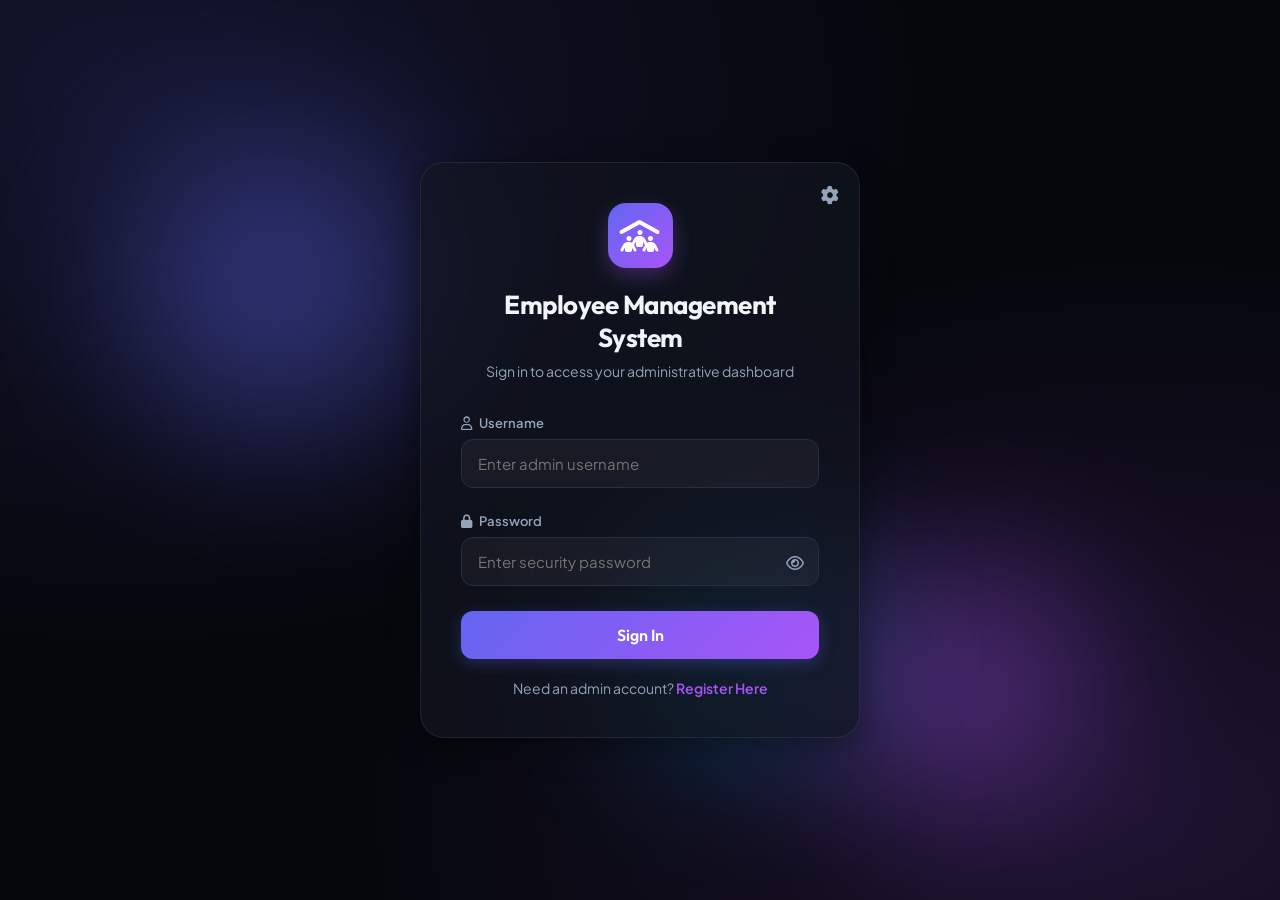
==== frontend/login.html @ 8c3d245b "Initial commit of Employee Management System" ====
<!DOCTYPE html>
<html lang="en">
<head>
    <meta charset="UTF-8">
    <meta name="viewport" content="width=device-width, initial-scale=1.0">
    <title>EMS Admin Portal - Login</title>
    <!-- Fonts -->
    <link href="https://fonts.googleapis.com/css2?family=Plus+Jakarta+Sans:wght@300;400;500;600;700;800&family=Outfit:wght@400;500;600;700;900&display=swap" rel="stylesheet">
    <!-- Font Awesome Icons -->
    <link rel="stylesheet" href="https://cdnjs.cloudflare.com/ajax/libs/font-awesome/6.4.0/css/all.min.css">
    <!-- CSS -->
    <link rel="stylesheet" href="css/style.css">
</head>
<body class="login-body">
    <!-- Background Animated Elements -->
    <div class="background-decorations">
        <div class="floating-shape shape-1"></div>
        <div class="floating-shape shape-2"></div>
        <div class="floating-shape shape-3"></div>
    </div>

    <!-- Login Container -->
    <div class="login-wrapper">
        <!-- Glassmorphism Card -->
        <div class="login-card" style="position: relative;">
            <!-- API Settings Configuration -->
            <div class="api-settings-toggle" onclick="toggleApiSettings()" title="Configure Deployed Backend URL">
                <i class="fa-solid fa-gear"></i>
            </div>
            
            <div class="api-settings-panel" id="api-settings-panel">
                <label for="api-base-url-input"><i class="fa-solid fa-server"></i> API Backend URL</label>
                <div style="display: flex; gap: 8px; margin-top: 8px;">
                    <input type="url" id="api-base-url-input" placeholder="https://ems-backend.onrender.com" style="margin-bottom:0; font-size:12px; padding: 8px 12px; height: 36px;">
                    <button type="button" class="btn btn-primary" onclick="saveApiUrl()" style="padding: 8px 14px; border-radius: 8px; font-size:12px; height: 36px; display: flex; align-items: center; justify-content: center;"><i class="fa-solid fa-check"></i></button>
                </div>
                <span class="api-settings-note" style="display:block; font-size:10px; color:var(--text-secondary); margin-top:5px; line-height: 1.3;">Enter your Spring Boot Render URL to route HTTP calls.</span>
            </div>

            <div class="login-header">
                <div class="brand-logo">
                    <i class="fa-solid fa-people-roof"></i>
                </div>
                <h2>Employee Management System</h2>
                <p id="auth-subtitle">Sign in to access your administrative dashboard</p>
            </div>

            <!-- Toast Notification Container -->
            <div id="toast-container" class="toast-container"></div>

            <!-- Login Form -->
            <form id="login-form" class="auth-form active">
                <div class="input-group">
                    <label for="login-username"><i class="fa-regular fa-user"></i> Username</label>
                    <input type="text" id="login-username" placeholder="Enter admin username" required autocomplete="username">
                    <div class="input-underline"></div>
                </div>

                <div class="input-group">
                    <label for="login-password"><i class="fa-solid fa-lock"></i> Password</label>
                    <div class="password-field-wrapper">
                        <input type="password" id="login-password" placeholder="Enter security password" required autocomplete="current-password">
                        <button type="button" class="toggle-password-btn" onclick="togglePasswordVisibility('login-password')">
                            <i class="fa-regular fa-eye"></i>
                        </button>
                    </div>
                    <div class="input-underline"></div>
                </div>

                <button type="submit" class="auth-submit-btn" id="login-submit-btn">
                    <span class="btn-text">Sign In</span>
                    <span class="btn-loader"><i class="fa-solid fa-circle-notch fa-spin"></i></span>
                </button>

                <p class="auth-switch-text">
                    Need an admin account? 
                    <a href="#" id="switch-to-register">Register Here</a>
                </p>
            </form>

            <!-- Register Form -->
            <form id="register-form" class="auth-form">
                <div class="input-group">
                    <label for="reg-username"><i class="fa-regular fa-user"></i> Username</label>
                    <input type="text" id="reg-username" placeholder="Create username (min 3 chars)" required autocomplete="username">
                    <div class="input-underline"></div>
                </div>

                <div class="input-group">
                    <label for="reg-email"><i class="fa-regular fa-envelope"></i> Email Address</label>
                    <input type="email" id="reg-email" placeholder="Enter admin email address" required autocomplete="email">
                    <div class="input-underline"></div>
                </div>

                <div class="input-group">
                    <label for="reg-password"><i class="fa-solid fa-lock"></i> Password</label>
                    <div class="password-field-wrapper">
                        <input type="password" id="reg-password" placeholder="Create password (min 6 chars)" required autocomplete="new-password">
                        <button type="button" class="toggle-password-btn" onclick="togglePasswordVisibility('reg-password')">
                            <i class="fa-regular fa-eye"></i>
                        </button>
                    </div>
                    <div class="input-underline"></div>
                </div>

                <button type="submit" class="auth-submit-btn" id="register-submit-btn">
                    <span class="btn-text">Create Account</span>
                    <span class="btn-loader"><i class="fa-solid fa-circle-notch fa-spin"></i></span>
                </button>

                <p class="auth-switch-text">
                    Already have an account? 
                    <a href="#" id="switch-to-login">Sign In Here</a>
                </p>
            </form>
        </div>
    </div>

    <!-- Script for auth redirection & API communication -->
    <script src="js/app.js"></script>
    <script>
        // Inline code specific to Login page setup (to verify token and swap forms)
        document.addEventListener('DOMContentLoaded', () => {
            // Check if user is already logged in, redirect if so
            const token = localStorage.getItem('ems_session_token');
            if (token) {
                window.location.href = 'index.html';
                return;
            }

            // Load saved API URL on startup
            const savedApiUrl = localStorage.getItem('ems_api_base_url');
            if (savedApiUrl) {
                document.getElementById('api-base-url-input').value = savedApiUrl;
            }

            const loginForm = document.getElementById('login-form');
            const registerForm = document.getElementById('register-form');
            const switchToRegister = document.getElementById('switch-to-register');
            const switchToLogin = document.getElementById('switch-to-login');
            const subtitle = document.getElementById('auth-subtitle');

            switchToRegister.addEventListener('click', (e) => {
                e.preventDefault();
                loginForm.classList.remove('active');
                setTimeout(() => {
                    registerForm.classList.add('active');
                    subtitle.textContent = "Register a new administrative account";
                }, 200);
            });

            switchToLogin.addEventListener('click', (e) => {
                e.preventDefault();
                registerForm.classList.remove('active');
                setTimeout(() => {
                    loginForm.classList.add('active');
                    subtitle.textContent = "Sign in to access your administrative dashboard";
                }, 200);
            });
        });

        function toggleApiSettings() {
            const panel = document.getElementById('api-settings-panel');
            panel.classList.toggle('active');
        }

        function saveApiUrl() {
            const input = document.getElementById('api-base-url-input');
            let val = input.value.trim();
            if (val) {
                if (val.endsWith('/')) {
                    val = val.substring(0, val.length - 1);
                }
                localStorage.setItem('ems_api_base_url', val);
                alert(`Backend API URL updated to: ${val}`);
            } else {
                localStorage.removeItem('ems_api_base_url');
                alert('Reset backend URL to default (local deployment).');
            }
            document.getElementById('api-settings-panel').classList.remove('active');
        }

        function togglePasswordVisibility(id) {
            const input = document.getElementById(id);
            const btnIcon = input.nextElementSibling.querySelector('i');
            if (input.type === 'password') {
                input.type = 'text';
                btnIcon.classList.remove('fa-eye');
                btnIcon.classList.add('fa-eye-slash');
            } else {
                input.type = 'password';
                btnIcon.classList.remove('fa-eye-slash');
                btnIcon.classList.add('fa-eye');
            }
        }
    </script>
</body>
</html>
---- frontend/css/style.css ----
/* ==========================================================================
   DESIGN SYSTEM & CUSTOM VARIABLES
   ========================================================================== */
:root {
    --bg-primary: #0a0d14;
    --bg-secondary: #121620;
    --bg-card: #181d2a;
    --bg-card-hover: #1e2536;
    --border-color: #262f45;
    
    --text-primary: #f1f5f9;
    --text-secondary: #94a3b8;
    --text-muted: #64748b;
    
    --primary-gradient: linear-gradient(135deg, #6366f1 0%, #a855f7 100%);
    --accent-color: #a855f7;
    --accent-hover: #8b5cf6;
    
    --success: #10b981;
    --success-bg: rgba(16, 185, 129, 0.15);
    --warning: #f59e0b;
    --warning-bg: rgba(245, 158, 11, 0.15);
    --danger: #ef4444;
    --danger-bg: rgba(239, 68, 68, 0.15);
    --info: #3b82f6;
    --info-bg: rgba(59, 130, 246, 0.15);

    --glass-bg: rgba(18, 22, 32, 0.7);
    --glass-border: rgba(255, 255, 255, 0.08);
    --glass-shadow: 0 8px 32px 0 rgba(0, 0, 0, 0.4);
    
    --font-primary: 'Plus Jakarta Sans', sans-serif;
    --font-display: 'Outfit', sans-serif;
    
    --transition-fast: 0.2s ease;
    --transition-normal: 0.3s ease;
    --transition-slow: 0.5s ease;
    
    --sidebar-width: 260px;
    --header-height: 70px;
}

/* ==========================================================================
   GLOBAL RESET & FONTS
   ========================================================================== */
* {
    margin: 0;
    padding: 0;
    box-sizing: border-box;
}

body {
    font-family: var(--font-primary);
    background-color: var(--bg-primary);
    color: var(--text-primary);
    overflow-x: hidden;
    min-height: 100vh;
}

input, button, select, textarea {
    font-family: inherit;
    color: inherit;
}

a {
    color: inherit;
    text-decoration: none;
}

/* Scrollbar styling */
::-webkit-scrollbar {
    width: 8px;
    height: 8px;
}
::-webkit-scrollbar-track {
    background: var(--bg-primary);
}
::-webkit-scrollbar-thumb {
    background: var(--border-color);
    border-radius: 4px;
}
::-webkit-scrollbar-thumb:hover {
    background: var(--text-muted);
}

/* ==========================================================================
   LOGIN / REGISTER PAGE STYLING
   ========================================================================== */
.login-body {
    display: flex;
    justify-content: center;
    align-items: center;
    width: 100vw;
    height: 100vh;
    background-color: #05070c;
    background-image: 
        radial-gradient(at 10% 10%, rgba(99, 102, 241, 0.15) 0px, transparent 50%),
        radial-gradient(at 90% 90%, rgba(168, 85, 247, 0.15) 0px, transparent 50%);
    position: relative;
    overflow: hidden;
}

/* Floating Shapes Animation */
.background-decorations {
    position: absolute;
    width: 100%;
    height: 100%;
    top: 0;
    left: 0;
    pointer-events: none;
    z-index: 1;
}

.floating-shape {
    position: absolute;
    border-radius: 50%;
    filter: blur(80px);
    opacity: 0.4;
    animation: floatAround 20s infinite alternate ease-in-out;
}

.shape-1 {
    width: 300px;
    height: 300px;
    background: #6366f1;
    top: 15%;
    left: 10%;
}

.shape-2 {
    width: 250px;
    height: 250px;
    background: #a855f7;
    bottom: 10%;
    right: 15%;
    animation-delay: -5s;
}

.shape-3 {
    width: 200px;
    height: 200px;
    background: #0ea5e9;
    top: 60%;
    left: 50%;
    animation-delay: -10s;
}

@keyframes floatAround {
    0% {
        transform: translate(0, 0) scale(1) rotate(0deg);
    }
    100% {
        transform: translate(80px, 50px) scale(1.2) rotate(360deg);
    }
}

.login-wrapper {
    width: 100%;
    max-width: 480px;
    padding: 20px;
    position: relative;
    z-index: 2;
}

.login-card {
    background: var(--glass-bg);
    backdrop-filter: blur(20px);
    -webkit-backdrop-filter: blur(20px);
    border: 1px solid var(--glass-border);
    box-shadow: var(--glass-shadow);
    border-radius: 24px;
    padding: 40px;
    transform: translateY(20px);
    animation: slideUp 0.6s cubic-bezier(0.16, 1, 0.3, 1) forwards;
}

@keyframes slideUp {
    to {
        transform: translateY(0);
    }
}

.login-header {
    text-align: center;
    margin-bottom: 35px;
}

.brand-logo {
    display: inline-flex;
    align-items: center;
    justify-content: center;
    width: 65px;
    height: 65px;
    border-radius: 18px;
    background: var(--primary-gradient);
    font-size: 32px;
    color: white;
    margin-bottom: 20px;
    box-shadow: 0 8px 20px rgba(168, 85, 247, 0.3);
}

.login-header h2 {
    font-family: var(--font-display);
    font-weight: 700;
    font-size: 26px;
    margin-bottom: 8px;
    letter-spacing: -0.5px;
}

.login-header p {
    color: var(--text-secondary);
    font-size: 14px;
}

/* Forms visibility */
.auth-form {
    display: none;
    opacity: 0;
    transform: scale(0.95);
    transition: opacity var(--transition-normal), transform var(--transition-normal);
}

.auth-form.active {
    display: block;
    opacity: 1;
    transform: scale(1);
}

/* Input Fields */
.input-group {
    margin-bottom: 25px;
    position: relative;
}

.input-group label {
    display: block;
    font-size: 13px;
    font-weight: 600;
    color: var(--text-secondary);
    margin-bottom: 8px;
    transition: var(--transition-fast);
}

.input-group label i {
    margin-right: 5px;
}

.input-group input, .input-group select {
    width: 100%;
    padding: 14px 16px;
    background: rgba(255, 255, 255, 0.04);
    border: 1px solid var(--border-color);
    border-radius: 12px;
    font-size: 15px;
    transition: var(--transition-fast);
    outline: none;
}

.input-group input:focus, .input-group select:focus {
    border-color: var(--accent-color);
    background: rgba(255, 255, 255, 0.08);
}

.password-field-wrapper {
    position: relative;
}

.password-field-wrapper input {
    padding-right: 50px;
}

.toggle-password-btn {
    position: absolute;
    right: 15px;
    top: 50%;
    transform: translateY(-50%);
    background: none;
    border: none;
    color: var(--text-secondary);
    cursor: pointer;
    font-size: 16px;
}

.toggle-password-btn:hover {
    color: var(--text-primary);
}

/* Button animations */
.auth-submit-btn {
    width: 100%;
    padding: 14px;
    border: none;
    border-radius: 12px;
    background: var(--primary-gradient);
    font-family: var(--font-display);
    font-weight: 600;
    font-size: 16px;
    color: white;
    cursor: pointer;
    transition: var(--transition-fast);
    box-shadow: 0 4px 15px rgba(99, 102, 241, 0.3);
    position: relative;
    overflow: hidden;
}

.auth-submit-btn:hover {
    transform: translateY(-2px);
    box-shadow: 0 6px 20px rgba(99, 102, 241, 0.4);
}

.auth-submit-btn:active {
    transform: translateY(0);
}

/* Button loader state */
.auth-submit-btn .btn-loader {
    display: none;
}

.auth-submit-btn.loading .btn-text {
    opacity: 0;
}

.auth-submit-btn.loading .btn-loader {
    display: block;
    position: absolute;
    top: 50%;
    left: 50%;
    transform: translate(-50%, -50%);
}

.auth-switch-text {
    text-align: center;
    font-size: 14px;
    color: var(--text-secondary);
    margin-top: 20px;
}

.auth-switch-text a {
    color: var(--accent-color);
    font-weight: 600;
    transition: var(--transition-fast);
}

.auth-switch-text a:hover {
    text-decoration: underline;
    color: var(--accent-hover);
}

/* ==========================================================================
   TOAST NOTIFICATIONS
   ========================================================================== */
.toast-container {
    position: fixed;
    top: 20px;
    right: 20px;
    z-index: 9999;
    display: flex;
    flex-direction: column;
    gap: 12px;
    max-width: 380px;
    width: calc(100vw - 40px);
}

.toast {
    background: rgba(18, 22, 32, 0.9);
    backdrop-filter: blur(12px);
    -webkit-backdrop-filter: blur(12px);
    border-radius: 12px;
    padding: 16px;
    display: flex;
    align-items: center;
    gap: 12px;
    box-shadow: 0 10px 25px rgba(0,0,0,0.5);
    border-left: 4px solid #fff;
    transform: translateX(120%);
    animation: toastIn 0.3s cubic-bezier(0.175, 0.885, 0.32, 1.275) forwards;
    transition: transform var(--transition-normal), opacity var(--transition-normal);
}

.toast.toast-success {
    border-left-color: var(--success);
}
.toast.toast-success i {
    color: var(--success);
}

.toast.toast-danger {
    border-left-color: var(--danger);
}
.toast.toast-danger i {
    color: var(--danger);
}

.toast-message {
    font-size: 14px;
    font-weight: 500;
    color: var(--text-primary);
    flex-grow: 1;
}

.toast-close {
    background: none;
    border: none;
    color: var(--text-muted);
    cursor: pointer;
    font-size: 14px;
}

.toast-close:hover {
    color: var(--text-primary);
}

@keyframes toastIn {
    to {
        transform: translateX(0);
    }
}

.toast-out {
    transform: translateX(120%);
    opacity: 0;
}

/* ==========================================================================
   APP SHELL LAYOUT (MAIN APP)
   ========================================================================== */
.app-wrapper {
    display: flex;
    min-height: 100vh;
    width: 100vw;
    overflow: hidden;
}

/* Sidebar Navigation */
.app-sidebar {
    width: var(--sidebar-width);
    background-color: var(--bg-secondary);
    border-right: 1px solid var(--border-color);
    display: flex;
    flex-direction: column;
    height: 100vh;
    position: fixed;
    left: 0;
    top: 0;
    z-index: 100;
    transition: transform var(--transition-normal) cubic-bezier(0.16, 1, 0.3, 1);
}

.sidebar-brand {
    height: var(--header-height);
    display: flex;
    align-items: center;
    gap: 12px;
    padding: 0 24px;
    border-bottom: 1px solid var(--border-color);
}

.sidebar-brand i {
    font-size: 24px;
    background: var(--primary-gradient);
    -webkit-background-clip: text;
    -webkit-text-fill-color: transparent;
}

.sidebar-brand span {
    font-family: var(--font-display);
    font-weight: 700;
    font-size: 18px;
    letter-spacing: -0.5px;
}

.sidebar-menu {
    list-style: none;
    padding: 24px 16px;
    display: flex;
    flex-direction: column;
    gap: 8px;
    flex-grow: 1;
    overflow-y: auto;
}

.sidebar-menu li a {
    display: flex;
    align-items: center;
    gap: 16px;
    padding: 12px 16px;
    border-radius: 12px;
    font-weight: 500;
    color: var(--text-secondary);
    transition: var(--transition-fast);
    cursor: pointer;
}

.sidebar-menu li a i {
    font-size: 18px;
    width: 24px;
    text-align: center;
    transition: var(--transition-fast);
}

.sidebar-menu li a:hover {
    background: rgba(255, 255, 255, 0.03);
    color: var(--text-primary);
}

.sidebar-menu li.active a {
    background: var(--primary-gradient);
    color: white;
    box-shadow: 0 4px 15px rgba(168, 85, 247, 0.25);
}

.sidebar-menu li.active a i {
    color: white;
}

.sidebar-footer {
    padding: 16px;
    border-top: 1px solid var(--border-color);
}

.logout-btn {
    width: 100%;
    padding: 12px;
    border: 1px solid var(--border-color);
    border-radius: 12px;
    background: rgba(239, 68, 68, 0.05);
    color: var(--danger);
    font-weight: 600;
    display: flex;
    align-items: center;
    justify-content: center;
    gap: 10px;
    cursor: pointer;
    transition: var(--transition-fast);
}

.logout-btn:hover {
    background: var(--danger);
    color: white;
    border-color: var(--danger);
}

/* App Main Container */
.app-container {
    margin-left: var(--sidebar-width);
    flex-grow: 1;
    display: flex;
    flex-direction: column;
    min-height: 100vh;
    width: calc(100vw - var(--sidebar-width));
    transition: margin-left var(--transition-normal) cubic-bezier(0.16, 1, 0.3, 1), width var(--transition-normal) cubic-bezier(0.16, 1, 0.3, 1);
}

/* App Header */
.app-header {
    height: var(--header-height);
    background-color: rgba(10, 13, 20, 0.8);
    backdrop-filter: blur(12px);
    -webkit-backdrop-filter: blur(12px);
    border-bottom: 1px solid var(--border-color);
    display: flex;
    align-items: center;
    justify-content: space-between;
    padding: 0 32px;
    position: sticky;
    top: 0;
    z-index: 90;
}

.header-left {
    display: flex;
    align-items: center;
    gap: 16px;
}

.menu-toggle {
    background: none;
    border: none;
    font-size: 20px;
    color: var(--text-secondary);
    cursor: pointer;
    display: none; /* Shows on tablet/mobile */
}

.menu-toggle:hover {
    color: var(--text-primary);
}

.header-title h1 {
    font-family: var(--font-display);
    font-weight: 600;
    font-size: 20px;
}

.header-right {
    display: flex;
    align-items: center;
    gap: 20px;
}

.user-profile-badge {
    display: flex;
    align-items: center;
    gap: 12px;
    background: var(--bg-card);
    padding: 6px 14px;
    border-radius: 20px;
    border: 1px solid var(--border-color);
}

.user-avatar {
    width: 28px;
    height: 28px;
    border-radius: 50%;
    background: var(--primary-gradient);
    display: flex;
    align-items: center;
    justify-content: center;
    color: white;
    font-weight: 700;
    font-size: 13px;
}

.user-name {
    font-size: 14px;
    font-weight: 600;
    color: var(--text-primary);
}

/* App Main Content */
.app-content {
    padding: 32px;
    flex-grow: 1;
    position: relative;
    overflow-y: auto;
}

/* Views Management */
.content-view {
    display: none;
    opacity: 0;
    transform: translateY(15px);
    transition: opacity var(--transition-normal), transform var(--transition-normal);
}

.content-view.active {
    display: block;
    opacity: 1;
    transform: translateY(0);
}

/* ==========================================================================
   DASHBOARD / ANALYTICS MODULE
   ========================================================================== */
.dashboard-grid {
    display: grid;
    grid-template-columns: repeat(auto-fit, minmax(280px, 1fr));
    gap: 24px;
    margin-bottom: 32px;
}

.stat-card {
    background-color: var(--bg-card);
    border: 1px solid var(--border-color);
    border-radius: 18px;
    padding: 24px;
    display: flex;
    align-items: center;
    justify-content: space-between;
    transition: var(--transition-normal);
    position: relative;
    overflow: hidden;
}

.stat-card::after {
    content: '';
    position: absolute;
    top: 0;
    left: 0;
    width: 4px;
    height: 100%;
    background: var(--primary-gradient);
    opacity: 0;
    transition: var(--transition-fast);
}

.stat-card:hover {
    transform: translateY(-5px);
    background-color: var(--bg-card-hover);
    box-shadow: 0 10px 25px rgba(0,0,0,0.2);
    border-color: rgba(168, 85, 247, 0.2);
}

.stat-card:hover::after {
    opacity: 1;
}

.stat-info h3 {
    font-size: 13px;
    font-weight: 600;
    text-transform: uppercase;
    color: var(--text-secondary);
    letter-spacing: 0.5px;
    margin-bottom: 12px;
}

.stat-value {
    font-family: var(--font-display);
    font-size: 36px;
    font-weight: 700;
    color: var(--text-primary);
}

.stat-icon {
    width: 60px;
    height: 60px;
    border-radius: 16px;
    display: flex;
    align-items: center;
    justify-content: center;
    font-size: 24px;
    color: white;
}

.stat-card.employees .stat-icon {
    background: linear-gradient(135deg, #3b82f6 0%, #0ea5e9 100%);
    box-shadow: 0 5px 15px rgba(59, 130, 246, 0.25);
}

.stat-card.departments .stat-icon {
    background: linear-gradient(135deg, #10b981 0%, #059669 100%);
    box-shadow: 0 5px 15px rgba(16, 185, 129, 0.25);
}

.stat-card.salary-stats .stat-icon {
    background: linear-gradient(135deg, #ec4899 0%, #8b5cf6 100%);
    box-shadow: 0 5px 15px rgba(236, 72, 153, 0.25);
}

/* Dashboard Analytics Rows */
.analytics-row {
    display: grid;
    grid-template-columns: 2fr 1fr;
    gap: 24px;
}

.dashboard-panel {
    background-color: var(--bg-card);
    border: 1px solid var(--border-color);
    border-radius: 20px;
    padding: 24px;
}

.panel-header {
    display: flex;
    align-items: center;
    justify-content: space-between;
    margin-bottom: 20px;
}

.panel-header h2 {
    font-family: var(--font-display);
    font-size: 18px;
    font-weight: 600;
}

.panel-header a {
    font-size: 13px;
    font-weight: 600;
    color: var(--accent-color);
}

.panel-header a:hover {
    text-decoration: underline;
}

/* Quick Lists */
.quick-list {
    list-style: none;
    display: flex;
    flex-direction: column;
    gap: 16px;
}

.quick-list-item {
    display: flex;
    align-items: center;
    justify-content: space-between;
    padding-bottom: 16px;
    border-bottom: 1px solid rgba(255, 255, 255, 0.04);
}

.quick-list-item:last-child {
    border-bottom: none;
    padding-bottom: 0;
}

.quick-item-left {
    display: flex;
    align-items: center;
    gap: 14px;
}

.quick-avatar {
    width: 38px;
    height: 38px;
    border-radius: 50%;
    background-color: rgba(99, 102, 241, 0.1);
    color: #6366f1;
    display: flex;
    align-items: center;
    justify-content: center;
    font-size: 14px;
    font-weight: 600;
}

.quick-info h4 {
    font-size: 14px;
    font-weight: 600;
    margin-bottom: 4px;
}

.quick-info p {
    font-size: 12px;
    color: var(--text-secondary);
}

.quick-badge {
    padding: 4px 10px;
    border-radius: 12px;
    font-size: 11px;
    font-weight: 600;
    background-color: var(--border-color);
}

/* ==========================================================================
   MODULE COMMON UI (SEARCH, FILTERS, BUTTONS)
   ========================================================================== */
.module-header {
    display: flex;
    align-items: center;
    justify-content: space-between;
    margin-bottom: 24px;
    flex-wrap: wrap;
    gap: 16px;
}

.module-actions {
    display: flex;
    align-items: center;
    gap: 16px;
    flex-grow: 1;
    max-width: 600px;
}

.search-box {
    position: relative;
    flex-grow: 1;
}

.search-box i {
    position: absolute;
    left: 16px;
    top: 50%;
    transform: translateY(-50%);
    color: var(--text-muted);
    transition: var(--transition-fast);
}

.search-box input {
    width: 100%;
    padding: 12px 16px 12px 48px;
    background-color: var(--bg-card);
    border: 1px solid var(--border-color);
    border-radius: 12px;
    font-size: 14px;
    transition: var(--transition-fast);
    outline: none;
}

.search-box input:focus {
    border-color: var(--accent-color);
    background-color: var(--bg-card-hover);
    box-shadow: 0 0 10px rgba(168, 85, 247, 0.15);
}

.search-box input:focus + i {
    color: var(--accent-color);
}

/* Action Buttons */
.btn {
    padding: 12px 20px;
    border: none;
    border-radius: 12px;
    font-weight: 600;
    font-size: 14px;
    display: inline-flex;
    align-items: center;
    gap: 8px;
    cursor: pointer;
    transition: var(--transition-fast);
}

.btn-primary {
    background: var(--primary-gradient);
    color: white;
    box-shadow: 0 4px 15px rgba(168, 85, 247, 0.25);
}

.btn-primary:hover {
    transform: translateY(-2px);
    box-shadow: 0 6px 20px rgba(168, 85, 247, 0.35);
}

.btn-secondary {
    background-color: rgba(255, 255, 255, 0.05);
    color: var(--text-primary);
    border: 1px solid var(--border-color);
}

.btn-secondary:hover {
    background-color: rgba(255, 255, 255, 0.08);
}

/* Icon-only circular buttons */
.btn-icon {
    width: 34px;
    height: 34px;
    border-radius: 8px;
    display: inline-flex;
    align-items: center;
    justify-content: center;
    border: none;
    cursor: pointer;
    font-size: 13px;
    transition: var(--transition-fast);
}

.btn-icon-edit {
    background-color: var(--info-bg);
    color: var(--info);
}

.btn-icon-edit:hover {
    background-color: var(--info);
    color: white;
    transform: scale(1.05);
}

.btn-icon-delete {
    background-color: var(--danger-bg);
    color: var(--danger);
}

.btn-icon-delete:hover {
    background-color: var(--danger);
    color: white;
    transform: scale(1.05);
}

.btn-icon-assign {
    background-color: var(--success-bg);
    color: var(--success);
}

.btn-icon-assign:hover {
    background-color: var(--success);
    color: white;
    transform: scale(1.05);
}

/* ==========================================================================
   TABLES UI
   ========================================================================== */
.table-container {
    background-color: var(--bg-card);
    border: 1px solid var(--border-color);
    border-radius: 18px;
    overflow: hidden;
    box-shadow: 0 4px 15px rgba(0,0,0,0.1);
}

.custom-table {
    width: 100%;
    border-collapse: collapse;
    text-align: left;
    font-size: 14px;
}

.custom-table th {
    background-color: rgba(0, 0, 0, 0.15);
    padding: 18px 24px;
    font-weight: 600;
    color: var(--text-secondary);
    border-bottom: 1px solid var(--border-color);
    text-transform: uppercase;
    font-size: 12px;
    letter-spacing: 0.5px;
}

.custom-table td {
    padding: 16px 24px;
    border-bottom: 1px solid var(--border-color);
    color: var(--text-primary);
    transition: var(--transition-fast);
}

.custom-table tr:last-child td {
    border-bottom: none;
}

.custom-table tr:hover td {
    background-color: var(--bg-card-hover);
}

.emp-table-profile {
    display: flex;
    align-items: center;
    gap: 12px;
}

.emp-table-avatar {
    width: 32px;
    height: 32px;
    border-radius: 50%;
    background-color: var(--border-color);
    color: var(--accent-color);
    display: flex;
    align-items: center;
    justify-content: center;
    font-weight: 600;
    font-size: 13px;
}

.emp-table-details h5 {
    font-weight: 600;
    font-size: 14px;
}

.emp-table-details p {
    font-size: 11px;
    color: var(--text-muted);
}

.actions-cell {
    display: flex;
    gap: 8px;
}

/* Empty State */
.empty-state {
    padding: 60px 24px;
    text-align: center;
    color: var(--text-secondary);
}

.empty-state i {
    font-size: 48px;
    margin-bottom: 16px;
    color: var(--text-muted);
}

.empty-state h3 {
    font-size: 18px;
    font-weight: 600;
    margin-bottom: 8px;
    color: var(--text-primary);
}

.empty-state p {
    font-size: 14px;
    max-width: 350px;
    margin: 0 auto;
}

/* ==========================================================================
   POPUP MODAL FORMS
   ========================================================================== */
.modal-overlay {
    position: fixed;
    top: 0;
    left: 0;
    width: 100vw;
    height: 100vh;
    background-color: rgba(5, 7, 12, 0.7);
    backdrop-filter: blur(8px);
    -webkit-backdrop-filter: blur(8px);
    display: flex;
    align-items: center;
    justify-content: center;
    z-index: 1000;
    opacity: 0;
    pointer-events: none;
    transition: opacity var(--transition-normal);
}

.modal-overlay.active {
    opacity: 1;
    pointer-events: auto;
}

.modal-card {
    background-color: var(--bg-card);
    border: 1px solid var(--border-color);
    border-radius: 20px;
    width: 100%;
    max-width: 550px;
    box-shadow: 0 15px 40px rgba(0,0,0,0.5);
    transform: scale(0.9);
    transition: transform var(--transition-normal) cubic-bezier(0.175, 0.885, 0.32, 1.15);
    overflow: hidden;
}

.modal-overlay.active .modal-card {
    transform: scale(1);
}

.modal-header {
    padding: 20px 24px;
    border-bottom: 1px solid var(--border-color);
    display: flex;
    align-items: center;
    justify-content: space-between;
}

.modal-header h3 {
    font-family: var(--font-display);
    font-size: 18px;
    font-weight: 600;
}

.modal-close {
    background: none;
    border: none;
    font-size: 20px;
    color: var(--text-secondary);
    cursor: pointer;
    transition: var(--transition-fast);
}

.modal-close:hover {
    color: var(--danger);
}

.modal-body {
    padding: 24px;
    max-height: 70vh;
    overflow-y: auto;
}

.modal-footer {
    padding: 16px 24px;
    border-top: 1px solid var(--border-color);
    display: flex;
    justify-content: flex-end;
    gap: 12px;
}

/* Two-column layout in forms */
.form-row {
    display: grid;
    grid-template-columns: 1fr 1fr;
    gap: 16px;
}

/* Custom confirmation popup */
.confirm-card {
    max-width: 400px;
    text-align: center;
    padding: 30px;
}

.confirm-icon {
    width: 56px;
    height: 56px;
    border-radius: 50%;
    background-color: var(--danger-bg);
    color: var(--danger);
    display: inline-flex;
    align-items: center;
    justify-content: center;
    font-size: 24px;
    margin-bottom: 16px;
}

.confirm-card h3 {
    font-family: var(--font-display);
    margin-bottom: 10px;
    font-size: 18px;
}

.confirm-card p {
    font-size: 14px;
    color: var(--text-secondary);
    margin-bottom: 24px;
}

.confirm-actions {
    display: flex;
    justify-content: center;
    gap: 12px;
}

/* ==========================================================================
   DEVELOPER PROFILE CARD
   ========================================================================== */
.dev-profile-container {
    max-width: 800px;
    margin: 0 auto;
    perspective: 1000px;
}

.dev-card {
    background: linear-gradient(135deg, rgba(24, 29, 42, 0.9) 0%, rgba(18, 22, 32, 0.9) 100%);
    border: 1px solid var(--border-color);
    border-radius: 24px;
    padding: 40px;
    display: flex;
    gap: 32px;
    box-shadow: var(--glass-shadow);
    align-items: flex-start;
    position: relative;
    overflow: hidden;
    transition: var(--transition-slow);
}

.dev-card::before {
    content: '';
    position: absolute;
    width: 250px;
    height: 250px;
    background: var(--primary-gradient);
    filter: blur(100px);
    opacity: 0.15;
    top: -50px;
    right: -50px;
    border-radius: 50%;
    pointer-events: none;
}

.dev-card:hover {
    transform: translateY(-5px) rotateX(1deg) rotateY(1deg);
    border-color: rgba(168, 85, 247, 0.3);
    box-shadow: 0 15px 35px rgba(168, 85, 247, 0.1);
}

.dev-avatar-area {
    display: flex;
    flex-direction: column;
    align-items: center;
    gap: 16px;
    flex-shrink: 0;
}

.dev-avatar-glow {
    width: 140px;
    height: 140px;
    border-radius: 50%;
    background: var(--primary-gradient);
    display: flex;
    align-items: center;
    justify-content: center;
    padding: 3px;
    box-shadow: 0 10px 25px rgba(168, 85, 247, 0.25);
    animation: pulseGlow 3s infinite alternate ease-in-out;
}

@keyframes pulseGlow {
    0% {
        box-shadow: 0 10px 25px rgba(168, 85, 247, 0.2);
    }
    100% {
        box-shadow: 0 10px 35px rgba(99, 102, 241, 0.4);
    }
}

.dev-avatar {
    width: 100%;
    height: 100%;
    border-radius: 50%;
    background-color: var(--bg-secondary);
    display: flex;
    align-items: center;
    justify-content: center;
    color: white;
    font-size: 52px;
    font-weight: 700;
    font-family: var(--font-display);
}

.dev-badge-role {
    background: var(--primary-gradient);
    color: white;
    font-weight: 700;
    font-size: 11px;
    padding: 6px 14px;
    border-radius: 20px;
    text-transform: uppercase;
    letter-spacing: 0.5px;
    box-shadow: 0 4px 10px rgba(168, 85, 247, 0.2);
}

.dev-info-area {
    flex-grow: 1;
}

.dev-info-area h2 {
    font-family: var(--font-display);
    font-weight: 700;
    font-size: 28px;
    margin-bottom: 4px;
    letter-spacing: -0.5px;
}

.dev-title-tag {
    color: var(--accent-color);
    font-weight: 600;
    font-size: 15px;
    margin-bottom: 24px;
}

/* Detail Rows */
.dev-meta-list {
    list-style: none;
    display: flex;
    flex-direction: column;
    gap: 14px;
    margin-bottom: 28px;
}

.dev-meta-item {
    display: flex;
    align-items: center;
    gap: 12px;
    font-size: 15px;
    color: var(--text-secondary);
}

.dev-meta-item i {
    font-size: 16px;
    width: 24px;
    color: var(--accent-color);
    text-align: center;
}

.dev-meta-item strong {
    color: var(--text-primary);
    font-weight: 500;
}

/* Skills list */
.skills-heading {
    font-family: var(--font-display);
    font-size: 14px;
    font-weight: 600;
    text-transform: uppercase;
    color: var(--text-secondary);
    letter-spacing: 0.5px;
    margin-bottom: 12px;
}

.dev-skills-wrapper {
    display: flex;
    flex-wrap: wrap;
    gap: 8px;
}

.skill-badge {
    background-color: rgba(255, 255, 255, 0.04);
    border: 1px solid var(--border-color);
    padding: 6px 12px;
    border-radius: 8px;
    font-size: 12px;
    font-weight: 600;
    color: var(--text-primary);
    transition: var(--transition-fast);
    animation: badgePop 0.5s cubic-bezier(0.175, 0.885, 0.32, 1.275) forwards;
}

.skill-badge:hover {
    border-color: var(--accent-color);
    background-color: rgba(168, 85, 247, 0.08);
    transform: translateY(-2px);
    color: var(--accent-color);
}

@keyframes badgePop {
    from {
        opacity: 0;
        transform: scale(0.8) translateY(10px);
    }
    to {
        opacity: 1;
        transform: scale(1) translateY(0);
    }
}

/* ==========================================================================
   RESPONSIVE LAYOUTS & MOBILE TOGGLES
   ========================================================================== */
@media (max-width: 992px) {
    .analytics-row {
        grid-template-columns: 1fr;
    }
}

@media (max-width: 768px) {
    :root {
        --sidebar-width: 240px;
    }

    .app-sidebar {
        transform: translateX(-100%);
    }

    .app-sidebar.open {
        transform: translateX(0);
    }

    .app-container {
        margin-left: 0;
        width: 100vw;
    }

    .menu-toggle {
        display: block;
    }

    .dev-card {
        flex-direction: column;
        align-items: center;
        text-align: center;
    }

    .dev-meta-item {
        justify-content: center;
    }

    .dev-skills-wrapper {
        justify-content: center;
    }
}

@media (max-width: 480px) {
    .login-card {
        padding: 24px;
    }

    .app-header {
        padding: 0 16px;
    }

    .app-content {
        padding: 16px;
    }

    .form-row {
        grid-template-columns: 1fr;
        gap: 0;
    }
}

/* ==========================================================================
   DYNAMIC API SETTINGS STYLING
   ========================================================================== */
.api-settings-toggle {
    position: absolute;
    top: 20px;
    right: 20px;
    font-size: 18px;
    color: var(--text-secondary);
    cursor: pointer;
    transition: var(--transition-fast);
    z-index: 10;
}

.api-settings-toggle:hover {
    color: var(--accent-color);
    transform: rotate(45deg);
}

.api-settings-panel {
    display: none;
    background: rgba(10, 13, 20, 0.95);
    border: 1px solid var(--border-color);
    border-radius: 12px;
    padding: 16px;
    position: absolute;
    top: 55px;
    right: 20px;
    width: 280px;
    box-shadow: 0 10px 25px rgba(0,0,0,0.5);
    z-index: 20;
    animation: fadeIn 0.3s ease;
}

.api-settings-panel.active {
    display: block;
}

.api-settings-panel label {
    font-size: 11px;
    font-weight: 700;
    color: var(--text-primary);
    text-transform: uppercase;
    letter-spacing: 0.5px;
    display: block;
}

@keyframes fadeIn {
    from { opacity: 0; transform: translateY(-5px); }
    to { opacity: 1; transform: translateY(0); }
}
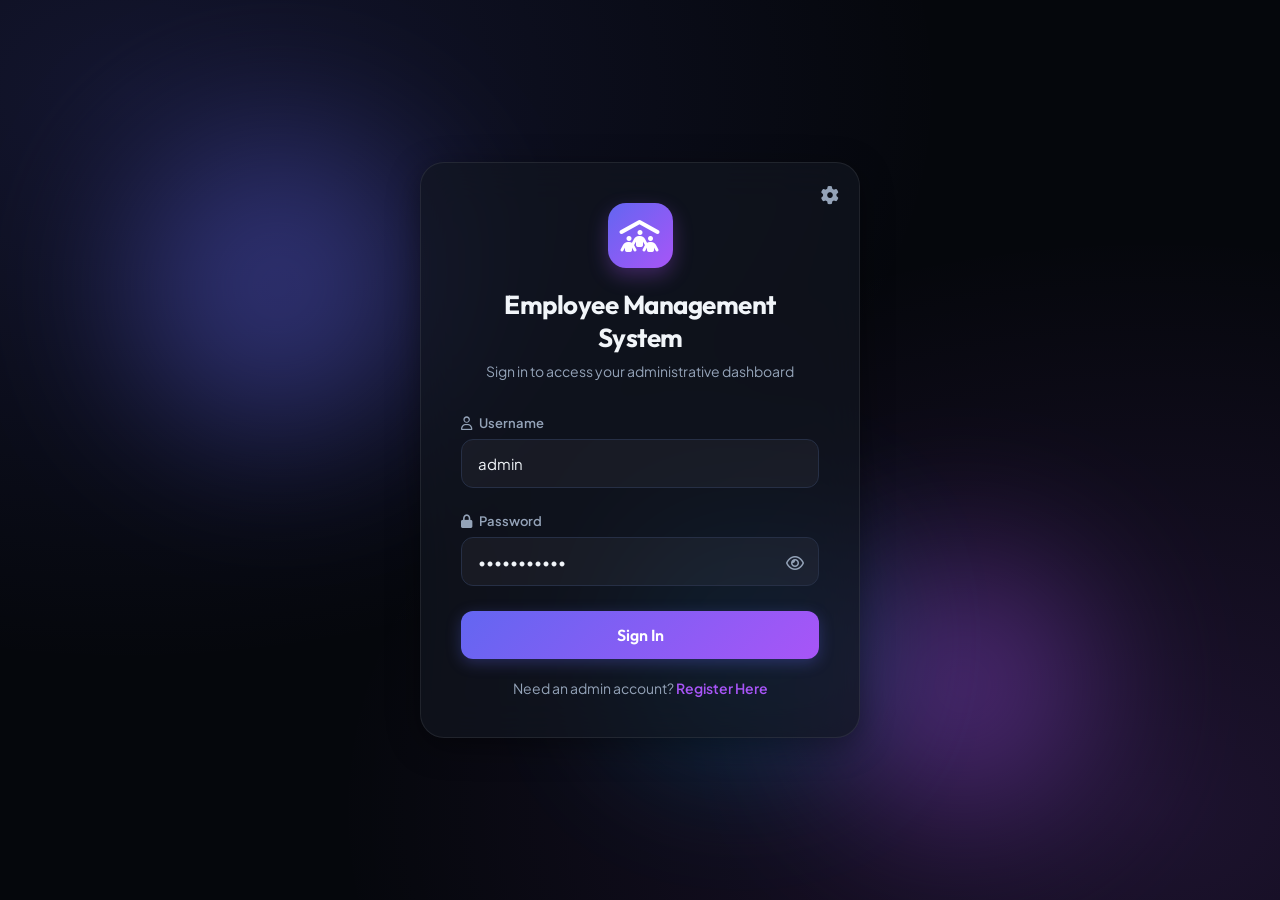
==== commit 32f91313: "Add database seeder for admin user and pre-fill credentials in frontend" ====
--- a/frontend/login.html
+++ b/frontend/login.html
@@ -52,14 +52,14 @@
             <form id="login-form" class="auth-form active">
                 <div class="input-group">
                     <label for="login-username"><i class="fa-regular fa-user"></i> Username</label>
-                    <input type="text" id="login-username" placeholder="Enter admin username" required autocomplete="username">
+                    <input type="text" id="login-username" placeholder="Enter admin username" required autocomplete="username" value="admin">
                     <div class="input-underline"></div>
                 </div>
 
                 <div class="input-group">
                     <label for="login-password"><i class="fa-solid fa-lock"></i> Password</label>
                     <div class="password-field-wrapper">
-                        <input type="password" id="login-password" placeholder="Enter security password" required autocomplete="current-password">
+                        <input type="password" id="login-password" placeholder="Enter security password" required autocomplete="current-password" value="password123">
                         <button type="button" class="toggle-password-btn" onclick="togglePasswordVisibility('login-password')">
                             <i class="fa-regular fa-eye"></i>
                         </button>
